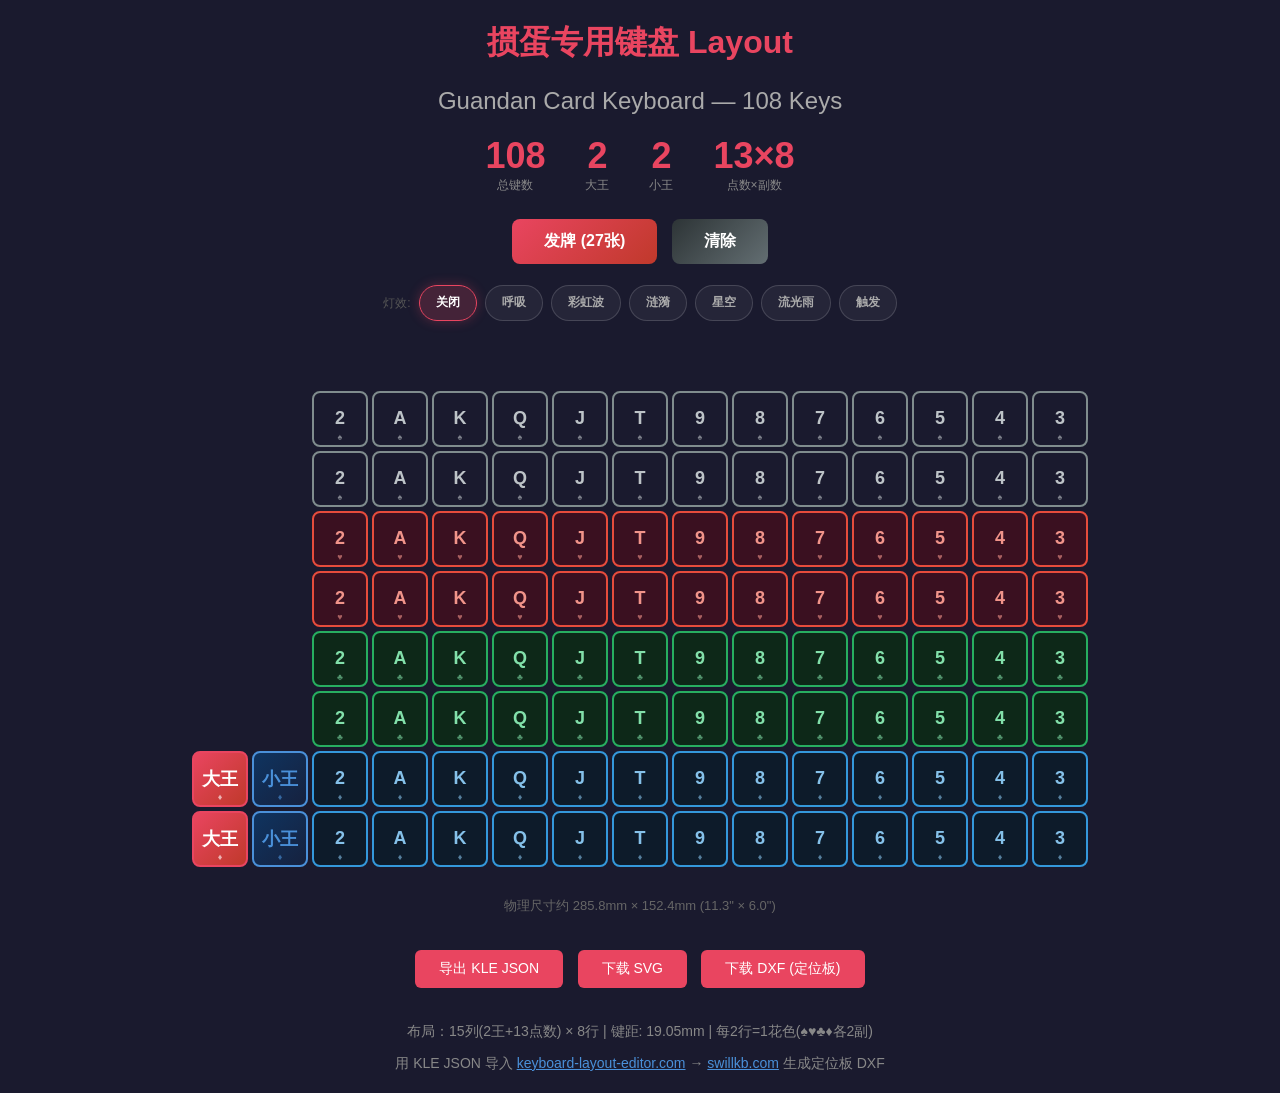
==== guandan_keyboard_layout.html @ 315b65a2 "feat: 掼蛋专用键盘Layout可视化工具 108键布局(大王/小王/2AKQJT987654​3 × 4花色×2副) - 发牌动画(800ms摸牌节奏) + 理牌压缩(亮牌下沉) - RGB灯效" ====
<!DOCTYPE html>
<html lang="zh">
<head>
<meta charset="UTF-8">
<title>掼蛋专用键盘 Layout</title>
<style>
  body { font-family: 'Segoe UI', Arial, sans-serif; background: #1a1a2e; color: #fff; margin: 20px; }
  h1 { text-align: center; color: #e94560; }
  h2 { text-align: center; color: #aaa; font-weight: normal; }
  .keyboard { display: flex; flex-direction: column; align-items: center; gap: 4px; margin: 30px auto; }
  .row { display: flex; gap: 4px; }
  .key {
    width: 56px; height: 56px;
    box-sizing: border-box;
    border: 2px solid;
    border-radius: 8px;
    display: flex; align-items: center; justify-content: center;
    font-size: 18px; font-weight: bold;
    cursor: pointer; user-select: none;
    transition: all 0.15s;
    position: relative;
  }
  .key:hover { box-shadow: 0 4px 12px rgba(0,0,0,0.4); filter: brightness(1.3); }
  .key .sub { position: absolute; bottom: 3px; font-size: 9px; opacity: 0.6; }

  /* Suit colors: 2 rows per suit */
  /* Spades ♠ - dark/silver */
  .suit-spade { background: #1a1a2e; border-color: #7f8c8d; color: #bdc3c7; }
  .suit-spade.big-joker { background: linear-gradient(135deg, #e94560, #c0392b); border-color: #e94560; color: #fff; }
  .suit-spade.small-joker { background: linear-gradient(135deg, #0f3460, #16213e); border-color: #4a90d9; color: #4a90d9; }

  /* Hearts ♥ - red */
  .suit-heart { background: #3a1020; border-color: #e74c3c; color: #f1948a; }
  .suit-heart.big-joker { background: linear-gradient(135deg, #e94560, #c0392b); border-color: #e94560; color: #fff; }
  .suit-heart.small-joker { background: linear-gradient(135deg, #0f3460, #16213e); border-color: #4a90d9; color: #4a90d9; }

  /* Clubs ♣ - green */
  .suit-club { background: #0d2818; border-color: #27ae60; color: #82e0aa; }
  .suit-club.big-joker { background: linear-gradient(135deg, #e94560, #c0392b); border-color: #e94560; color: #fff; }
  .suit-club.small-joker { background: linear-gradient(135deg, #0f3460, #16213e); border-color: #4a90d9; color: #4a90d9; }

  /* Diamonds ♦ - blue */
  .suit-diamond { background: #0d1b2a; border-color: #3498db; color: #85c1e9; }
  .suit-diamond.big-joker { background: linear-gradient(135deg, #e94560, #c0392b); border-color: #e94560; color: #fff; }
  .suit-diamond.small-joker { background: linear-gradient(135deg, #0f3460, #16213e); border-color: #4a90d9; color: #4a90d9; }

  .spacer { width: 56px; height: 56px; }

  .empty { width: 56px; height: 56px; box-sizing: border-box; border: 2px solid transparent; border-radius: 8px; }

  /* All keys start dark before dealing */
  .key.dark {
    opacity: 0.06;
    filter: grayscale(1) brightness(0.3);
  }

  /* Card landing — glow flash only, NO transform/scale/rotate */
  @keyframes cardLand {
    0%   { opacity: 0.3; box-shadow: 0 0 50px 20px currentColor; filter: brightness(2.5); }
    60%  { opacity: 1;   box-shadow: 0 0 24px 8px currentColor;  filter: brightness(1.8); }
    100% { opacity: 1;   box-shadow: 0 0 14px 3px currentColor;  filter: brightness(1.5) saturate(1.3); }
  }

  .key.dealing {
    animation: cardLand 0.4s ease-out forwards;
    z-index: 2;
  }

  /* Settled card — pure visual, zero transform */
  .key.lit {
    box-shadow: 0 0 14px 3px currentColor, inset 0 0 10px rgba(255,255,255,0.1);
    z-index: 2;
    filter: brightness(1.5) saturate(1.3);
    opacity: 1;
  }

  /* Undealt keys — visible grid */
  .key.dim {
    opacity: 0.25;
    filter: grayscale(0.6) brightness(0.5);
  }

  /* After sort compress */
  .key.sorted {
    box-shadow: 0 0 16px 4px currentColor, inset 0 0 12px rgba(255,255,255,0.15);
    filter: brightness(1.6) saturate(1.4);
  }

  /* Deal button */
  .deal-section { text-align: center; margin: 16px; }
  .deal-btn {
    background: linear-gradient(135deg, #e94560, #c0392b); color: #fff; border: none;
    padding: 12px 32px; border-radius: 8px; font-size: 16px; font-weight: bold;
    cursor: pointer; transition: all 0.2s; margin: 5px;
  }
  .deal-btn:hover { transform: scale(1.05); box-shadow: 0 4px 20px rgba(233,69,96,0.5); }
  .deal-btn.secondary { background: linear-gradient(135deg, #2d3436, #636e72); }
  .deal-btn.secondary:hover { box-shadow: 0 4px 20px rgba(99,110,114,0.5); }

  #hand-info {
    text-align: center; margin: 10px; color: #aaa; font-size: 14px;
    min-height: 24px;
  }

  .info { text-align: center; margin: 20px; color: #888; font-size: 14px; }
  .stats { display: flex; justify-content: center; gap: 40px; margin: 20px; }
  .stat { text-align: center; }
  .stat .num { font-size: 36px; color: #e94560; font-weight: bold; }
  .stat .label { font-size: 12px; color: #888; }

  .export-section { text-align: center; margin: 30px; }
  .export-section button {
    background: #e94560; color: #fff; border: none; padding: 10px 24px;
    border-radius: 6px; font-size: 14px; cursor: pointer; margin: 5px;
  }
  .export-section button:hover { background: #c0392b; }
  #kle-output {
    background: #16213e; color: #7fb3d8; padding: 16px; border-radius: 8px;
    font-family: monospace; font-size: 12px; white-space: pre-wrap;
    max-width: 1100px; margin: 16px auto; display: none; text-align: left;
    max-height: 400px; overflow-y: auto;
  }

  .dimensions {
    text-align: center; color: #666; font-size: 13px; margin-top: 10px;
  }

  /* === RGB Light Effects === */
  .rgb-bar {
    display: flex; justify-content: center; gap: 8px; margin: 16px;
    flex-wrap: wrap;
  }
  .rgb-btn {
    padding: 8px 16px; border-radius: 20px; border: 1.5px solid rgba(255,255,255,0.15);
    background: rgba(255,255,255,0.05); color: #aaa; font-size: 12px;
    cursor: pointer; transition: all 0.2s; font-weight: 600;
  }
  .rgb-btn:hover { border-color: rgba(255,255,255,0.4); color: #fff; }
  .rgb-btn.active { border-color: #e94560; color: #fff; background: rgba(233,69,96,0.2); box-shadow: 0 0 12px rgba(233,69,96,0.3); }

  /* Breathing — slow hue cycle on each key */
  @keyframes rgbBreathe {
    0%   { filter: brightness(0.6) saturate(0.8) hue-rotate(0deg); }
    25%  { filter: brightness(1.3) saturate(1.4) hue-rotate(60deg); }
    50%  { filter: brightness(1.6) saturate(1.6) hue-rotate(120deg); }
    75%  { filter: brightness(1.3) saturate(1.4) hue-rotate(240deg); }
    100% { filter: brightness(0.6) saturate(0.8) hue-rotate(360deg); }
  }
  .rgb-breathe .key {
    animation: rgbBreathe 4s ease-in-out infinite;
  }
  /* Stagger per key for wave feel */
  .rgb-breathe .key { animation-delay: calc(var(--ki) * 0.08s); }

  /* Rainbow Wave — horizontal sweep */
  @keyframes rgbWave {
    0%   { filter: brightness(1.2) hue-rotate(0deg); box-shadow: 0 0 8px 2px currentColor; }
    50%  { filter: brightness(1.8) hue-rotate(180deg); box-shadow: 0 0 16px 4px currentColor; }
    100% { filter: brightness(1.2) hue-rotate(360deg); box-shadow: 0 0 8px 2px currentColor; }
  }
  .rgb-wave .key {
    animation: rgbWave 3s ease-in-out infinite;
    animation-delay: calc(var(--ci) * 0.15s);
  }

  /* Ripple — radial pulse from center */
  @keyframes rgbRipple {
    0%   { filter: brightness(0.5); box-shadow: none; }
    50%  { filter: brightness(2) saturate(2) hue-rotate(var(--hue)); box-shadow: 0 0 20px 6px currentColor; }
    100% { filter: brightness(0.5); box-shadow: none; }
  }
  .rgb-ripple .key {
    animation: rgbRipple 2.5s ease-in-out infinite;
    animation-delay: calc(var(--dist) * 0.12s);
  }

  /* Starfield — random twinkle */
  @keyframes rgbStar {
    0%,100% { filter: brightness(0.4); opacity: 0.3; }
    50%     { filter: brightness(2) saturate(2) hue-rotate(var(--hue)); opacity: 1; box-shadow: 0 0 14px 4px currentColor; }
  }
  .rgb-star .key {
    animation: rgbStar 2s ease-in-out infinite;
    animation-delay: calc(var(--rand) * 3s);
  }

  /* Rain — top to bottom cascade */
  @keyframes rgbRain {
    0%   { filter: brightness(0.4); opacity: 0.2; }
    30%  { filter: brightness(1.8) saturate(1.5) hue-rotate(var(--hue)); opacity: 1; box-shadow: 0 0 12px 3px currentColor; }
    100% { filter: brightness(0.4); opacity: 0.2; }
  }
  .rgb-rain .key {
    animation: rgbRain 1.8s ease-out infinite;
    animation-delay: calc(var(--ri) * 0.2s + var(--ci) * 0.05s);
  }

  /* Reactive — only lit/sorted keys pulse */
  @keyframes rgbReact {
    0%,100% { filter: brightness(1.4) saturate(1.3); }
    50%     { filter: brightness(2) saturate(2) hue-rotate(30deg); box-shadow: 0 0 24px 8px currentColor; }
  }
  .rgb-reactive .key.lit,
  .rgb-reactive .key.sorted {
    animation: rgbReact 1.5s ease-in-out infinite;
    animation-delay: calc(var(--ci) * 0.1s);
  }
</style>
</head>
<body>

<h1>掼蛋专用键盘 Layout</h1>
<h2>Guandan Card Keyboard — 108 Keys</h2>

<div class="stats">
  <div class="stat"><div class="num">108</div><div class="label">总键数</div></div>
  <div class="stat"><div class="num">2</div><div class="label">大王</div></div>
  <div class="stat"><div class="num">2</div><div class="label">小王</div></div>
  <div class="stat"><div class="num">13×8</div><div class="label">点数×副数</div></div>
</div>

<div class="deal-section">
  <button class="deal-btn" onclick="dealHand()">发牌 (27张)</button>
  <button class="deal-btn secondary" onclick="clearHand()">清除</button>
</div>

<div class="rgb-bar" id="rgb-bar">
  <span style="color:#555;font-size:12px;line-height:36px;">灯效:</span>
  <button class="rgb-btn" onclick="setRGB('off')">关闭</button>
  <button class="rgb-btn" onclick="setRGB('breathe')">呼吸</button>
  <button class="rgb-btn" onclick="setRGB('wave')">彩虹波</button>
  <button class="rgb-btn" onclick="setRGB('ripple')">涟漪</button>
  <button class="rgb-btn" onclick="setRGB('star')">星空</button>
  <button class="rgb-btn" onclick="setRGB('rain')">流光雨</button>
  <button class="rgb-btn" onclick="setRGB('reactive')">触发</button>
</div>
<div id="hand-info"></div>

<div class="keyboard" id="keyboard"></div>

<div class="dimensions" id="dims"></div>

<div class="export-section">
  <button onclick="showKLE()">导出 KLE JSON</button>
  <button onclick="downloadSVG()">下载 SVG</button>
  <button onclick="downloadDXF()">下载 DXF (定位板)</button>
  <div id="kle-output"></div>
</div>

<div class="info">
  <p>布局：15列(2王+13点数) × 8行 | 键距: 19.05mm | 每2行=1花色(♠♥♣♦各2副)</p>
  <p>用 KLE JSON 导入 <a href="http://www.keyboard-layout-editor.com" style="color:#4a90d9">keyboard-layout-editor.com</a> →
  <a href="http://builder.swillkb.com" style="color:#4a90d9">swillkb.com</a> 生成定位板 DXF</p>
</div>

<script>
// Order: 大王 小王 2 A K Q J T 9 8 7 6 5 4 3
const RANKS = ['2','A','K','Q','J','T','9','8','7','6','5','4','3'];

// 4 suits × 2 rows each = 8 rows
const SUITS = [
  { name: '♠', cls: 'suit-spade',   label: '♠' },
  { name: '♥', cls: 'suit-heart',   label: '♥' },
  { name: '♣', cls: 'suit-club',    label: '♣' },
  { name: '♦', cls: 'suit-diamond', label: '♦' },
];

function buildKeyboard() {
  const kb = document.getElementById('keyboard');

  let rowIdx = 0;
  for (const suit of SUITS) {
    for (let dup = 0; dup < 2; dup++) {
      rowIdx++;
      const row = document.createElement('div');
      row.className = 'row';

      const r = rowIdx - 1; // 0-based row index
      // Joker columns: only last 2 rows (6,7) have jokers, others use empty placeholders
      if (r >= 6) {
        row.appendChild(makeKey('大王', `${suit.cls} big-joker`, suit.label, r, 0));
        row.appendChild(makeKey('小王', `${suit.cls} small-joker`, suit.label, r, 1));
      } else {
        row.appendChild(makeEmpty());
        row.appendChild(makeEmpty());
      }

      // 13 rank keys
      for (let ci = 0; ci < RANKS.length; ci++) {
        row.appendChild(makeKey(RANKS[ci], suit.cls, suit.label, r, ci + 2));
      }
      kb.appendChild(row);
    }
  }

  // Dimensions
  const TOTAL_COLS = 15;
  const mmW = (TOTAL_COLS * 19.05).toFixed(1);
  const mmH = (8 * 19.05).toFixed(1);
  document.getElementById('dims').textContent =
    `物理尺寸约 ${mmW}mm × ${mmH}mm (${(mmW/25.4).toFixed(1)}" × ${(mmH/25.4).toFixed(1)}")`;
}

let keyIndex = 0;
function makeKey(label, cls, sub, row, col) {
  const key = document.createElement('div');
  key.className = `key ${cls}`;
  key.dataset.idx = keyIndex++;
  key.dataset.card = label;
  key.dataset.suit = sub || '';
  key.dataset.row = row;
  key.dataset.col = col;
  key.textContent = label;
  if (sub) {
    const s = document.createElement('span');
    s.className = 'sub';
    s.textContent = sub;
    key.appendChild(s);
  }
  return key;
}

function makeSpacer() {
  const s = document.createElement('div');
  s.className = 'spacer';
  return s;
}

function makeEmpty() {
  const s = document.createElement('div');
  s.className = 'empty';
  return s;
}

// KLE JSON generation
function generateKLE() {
  const rows = [];
  rows.push({name: "掼蛋键盘 Guandan Keyboard", author: "CRAYXUS"});

  const suitColors = [
    { bg: "#1a1a2e", fg: "#bdc3c7" }, // spade
    { bg: "#3a1020", fg: "#f1948a" }, // heart
    { bg: "#0d2818", fg: "#82e0aa" }, // club
    { bg: "#0d1b2a", fg: "#85c1e9" }, // diamond
  ];

  let rowIdx = 0;
  for (let s = 0; s < 4; s++) {
    for (let dup = 0; dup < 2; dup++) {
      rowIdx++;
      const row = [];
      const sc = suitColors[s];

      // Joker keys (only last 2 rows: 7-8)
      if (rowIdx >= 7) {
        row.push({c: "#c0392b", t: "#ffffff"});
        row.push("大王");
        row.push({c: "#0f3460", t: "#4a90d9"});
        row.push("小王");
      } else {
        row.push({x: 2}); // skip 2 columns
      }

      // 13 rank keys
      row.push({c: sc.bg, t: sc.fg});
      for (const rank of RANKS) {
        row.push(rank);
      }
      rows.push(row);
    }
  }

  return JSON.stringify(rows, null, 2);
}

function showKLE() {
  const el = document.getElementById('kle-output');
  if (el.style.display === 'block') { el.style.display = 'none'; return; }
  el.textContent = generateKLE();
  el.style.display = 'block';
}

// SVG download
function downloadSVG() {
  const U = 60;
  const GAP = 4;
  const COLS = 15;
  const ROWS = 8;
  const W = COLS * U;
  const H = ROWS * U;

  const suitStyles = [
    { fill: '#1a1a2e', stroke: '#7f8c8d', text: '#bdc3c7', sym: '♠' },
    { fill: '#3a1020', stroke: '#e74c3c', text: '#f1948a', sym: '♥' },
    { fill: '#0d2818', stroke: '#27ae60', text: '#82e0aa', sym: '♣' },
    { fill: '#0d1b2a', stroke: '#3498db', text: '#85c1e9', sym: '♦' },
  ];

  let svg = `<?xml version="1.0" encoding="UTF-8"?>
<svg xmlns="http://www.w3.org/2000/svg" width="${W}" height="${H}" viewBox="0 0 ${W} ${H}">
<rect width="${W}" height="${H}" fill="#1a1a2e"/>
<style>
  .key-bg { rx: 4; ry: 4; stroke-width: 1.5; }
  .key-label { font-family: Arial, sans-serif; font-weight: bold; text-anchor: middle; dominant-baseline: central; }
  .key-sub { font-family: Arial, sans-serif; font-size: 8px; text-anchor: middle; opacity: 0.5; }
</style>
`;

  function addKey(x, y, label, fill, stroke, textColor, sub) {
    const kx = x * U + GAP/2, ky = y * U + GAP/2;
    const kw = U - GAP, kh = U - GAP;
    svg += `<rect class="key-bg" x="${kx}" y="${ky}" width="${kw}" height="${kh}" fill="${fill}" stroke="${stroke}"/>
<text class="key-label" x="${kx+kw/2}" y="${ky+kh/2}" fill="${textColor}" font-size="${label.length > 1 ? 14 : 20}">${label}</text>
<text class="key-sub" x="${kx+kw/2}" y="${ky+kh-8}" fill="${textColor}">${sub}</text>
`;
  }

  let rowIdx = 0;
  for (let s = 0; s < 4; s++) {
    const st = suitStyles[s];
    for (let dup = 0; dup < 2; dup++) {
      const y = rowIdx;
      // Jokers (only last 2 rows: 6,7)
      if (rowIdx >= 6) {
        addKey(0, y, '大王', '#c0392b', '#e94560', '#fff', st.sym);
        addKey(1, y, '小王', '#0f3460', '#4a90d9', '#4a90d9', st.sym);
      }
      // 13 rank keys starting at column 2
      for (let r = 0; r < RANKS.length; r++) {
        addKey(r + 2, y, RANKS[r], st.fill, st.stroke, st.text, st.sym);
      }
      rowIdx++;
    }
  }

  svg += '</svg>';
  const blob = new Blob([svg], {type: 'image/svg+xml'});
  const a = document.createElement('a');
  a.href = URL.createObjectURL(blob);
  a.download = 'guandan_keyboard.svg';
  a.click();
}

// DXF for plate cutouts (MX switch 14mm)
function downloadDXF() {
  const U = 19.05;
  const CUTOUT = 14;
  const COLS = 15;
  const ROWS = 8;

  let dxf = `0\nSECTION\n2\nENTITIES\n`;

  function addRect(cx, cy) {
    const x1 = cx - CUTOUT/2, y1 = cy - CUTOUT/2;
    const x2 = cx + CUTOUT/2, y2 = cy + CUTOUT/2;
    dxf += `0\nLINE\n8\n0\n10\n${x1}\n20\n${y1}\n11\n${x2}\n21\n${y1}\n`;
    dxf += `0\nLINE\n8\n0\n10\n${x2}\n20\n${y1}\n11\n${x2}\n21\n${y2}\n`;
    dxf += `0\nLINE\n8\n0\n10\n${x2}\n20\n${y2}\n11\n${x1}\n21\n${y2}\n`;
    dxf += `0\nLINE\n8\n0\n10\n${x1}\n20\n${y2}\n11\n${x1}\n21\n${y1}\n`;
  }

  // Joker columns (only last 2 rows: 6-7)
  for (let row = 6; row < 8; row++) {
    addRect(0.5 * U, (row + 0.5) * U);
    addRect(1.5 * U, (row + 0.5) * U);
  }

  // 13 rank columns for all 8 rows
  for (let row = 0; row < ROWS; row++) {
    for (let col = 2; col < COLS; col++) {
      addRect((col + 0.5) * U, (row + 0.5) * U);
    }
  }

  // Outer border
  const ow = COLS * U, oh = ROWS * U, pad = 5;
  dxf += `0\nLINE\n8\n1\n10\n${-pad}\n20\n${-pad}\n11\n${ow+pad}\n21\n${-pad}\n`;
  dxf += `0\nLINE\n8\n1\n10\n${ow+pad}\n20\n${-pad}\n11\n${ow+pad}\n21\n${oh+pad}\n`;
  dxf += `0\nLINE\n8\n1\n10\n${ow+pad}\n20\n${oh+pad}\n11\n${-pad}\n21\n${oh+pad}\n`;
  dxf += `0\nLINE\n8\n1\n10\n${-pad}\n20\n${oh+pad}\n11\n${-pad}\n21\n${-pad}\n`;
  dxf += `0\nENDSEC\n0\nEOF\n`;

  const blob = new Blob([dxf], {type: 'application/dxf'});
  const a = document.createElement('a');
  a.href = URL.createObjectURL(blob);
  a.download = 'guandan_plate.dxf';
  a.click();
}

buildKeyboard();

// === Deal Hand Feature ===
function buildDeck() {
  // 108 cards: 2大王 + 2小王 + 4suits × 2decks × 13ranks
  // Each card maps to a key index on the keyboard
  const allKeys = document.querySelectorAll('.key');
  const deck = [];
  allKeys.forEach(k => {
    deck.push({ idx: k.dataset.idx, card: k.dataset.card, suit: k.dataset.suit, el: k });
  });
  return deck;
}

function shuffle(arr) {
  for (let i = arr.length - 1; i > 0; i--) {
    const j = Math.floor(Math.random() * (i + 1));
    [arr[i], arr[j]] = [arr[j], arr[i]];
  }
  return arr;
}

const ROW_H = 60; // 56px key + 4px gap
let dealTimer = null;

function dealHand() {
  // Cancel any ongoing deal
  if (dealTimer) { clearTimeout(dealTimer); dealTimer = null; }

  const deck = buildDeck();
  const allKeys = document.querySelectorAll('.key');

  // Reset everything
  allKeys.forEach(k => {
    k.classList.remove('lit', 'dim', 'dark', 'dealing', 'landed', 'sorted');
    k.style.transition = 'none';
    k.style.transform = '';
    k.style.animation = '';
  });

  // Force reflow
  void document.body.offsetHeight;

  // Phase 0: All keys go dark — empty table
  allKeys.forEach(k => { k.classList.add('dark'); });

  // Shuffle full deck, take 27
  shuffle(deck);
  const hand = deck.slice(0, 27);
  const handSet = new Set(hand.map(c => c.idx));

  // Phase 1: Deal one by one in random order (like real dealing)
  // Keep the shuffled order — feels natural
  const DEAL_INTERVAL = 800; // ms between each card — 慢慢摸牌

  hand.forEach((c, i) => {
    dealTimer = setTimeout(() => {
      // Card lands with glow
      c.el.classList.remove('dark');
      c.el.style.animation = 'none'; // reset animation
      void c.el.offsetHeight; // force reflow
      c.el.classList.add('dealing');

      // After glow animation, settle to clean lit state
      setTimeout(() => {
        c.el.classList.remove('dealing');
        c.el.style.animation = '';
        c.el.classList.add('lit');
      }, 420);

      // Update counter live
      document.getElementById('hand-info').textContent =
        `发牌中... ${i + 1} / 27`;
    }, i * DEAL_INTERVAL);
  });

  // Phase 2: After all cards dealt, show summary, pause, then compress
  const allDealtTime = hand.length * DEAL_INTERVAL + 500;

  dealTimer = setTimeout(() => {
    // Show hand summary
    const counts = {};
    hand.forEach(c => { counts[c.card] = (counts[c.card] || 0) + 1; });
    const order = ['大王','小王','2','A','K','Q','J','T','9','8','7','6','5','4','3'];
    const summary = order
      .filter(r => counts[r])
      .map(r => `${r}×${counts[r]}`)
      .join('  ');
    document.getElementById('hand-info').textContent = `手牌 (27张): ${summary}`;

    // Dim undealt keys
    allKeys.forEach(k => {
      if (k.classList.contains('dark')) {
        k.classList.remove('dark');
        k.style.transition = 'all 0.5s';
        k.classList.add('dim');
      }
    });

    // Phase 3: Clean all animation state, then compress after 1.5s
    allKeys.forEach(k => {
      k.style.animation = '';
    });

    dealTimer = setTimeout(() => {
      document.getElementById('hand-info').textContent += '  ✦ 理牌中...';
      sortAnimation(handSet, () => {
        document.getElementById('hand-info').textContent = `手牌 (27张): ${summary}  ✦ 理牌完成`;
      });
    }, 1500);
  }, allDealtTime);
}

function sortAnimation(handSet, onDone) {
  const allKeys = document.querySelectorAll('.key');

  // Group keys by column
  const columns = {};
  allKeys.forEach(k => {
    const col = parseInt(k.dataset.col);
    const row = parseInt(k.dataset.row);
    if (!columns[col]) columns[col] = [];
    columns[col].push({ el: k, row, isLit: handSet.has(k.dataset.idx) });
  });

  let colDelay = 0;
  let maxDelay = 0;
  const colOrder = Object.keys(columns).map(Number).sort((a, b) => a - b);

  for (const col of colOrder) {
    const keys = columns[col].sort((a, b) => a.row - b.row);
    const litInCol = keys.filter(k => k.isLit);
    const dimInCol = keys.filter(k => !k.isLit);

    if (litInCol.length === 0 || litInCol.length === keys.length) continue;

    const totalKeys = keys.length;
    const delay = colDelay * 60; // fast cascade
    maxDelay = Math.max(maxDelay, delay);

    // Dim keys float to top (rows 0, 1, ...)
    dimInCol.forEach((k, i) => {
      const shift = (i - k.row) * ROW_H;
      setTimeout(() => {
        k.el.style.transition = 'transform 0.45s cubic-bezier(0.22, 1, 0.36, 1)';
        k.el.style.transform = `translateY(${shift}px)`;
      }, delay);
    });

    // Lit keys fall to bottom (rows dimCount, dimCount+1, ...)
    litInCol.forEach((k, i) => {
      const targetRow = dimInCol.length + i;
      const shift = (targetRow - k.row) * ROW_H;
      setTimeout(() => {
        k.el.style.transition = 'transform 0.45s cubic-bezier(0.22, 1, 0.36, 1)';
        k.el.style.transform = `translateY(${shift}px)`;
        k.el.classList.add('sorted');
        k.el.classList.remove('lit');
      }, delay);
    });

    colDelay++;
  }

  if (onDone) {
    setTimeout(onDone, maxDelay + 500);
  }
}

function clearHand() {
  if (dealTimer) { clearTimeout(dealTimer); dealTimer = null; }

  const allKeys = document.querySelectorAll('.key');
  // Animate everything back
  allKeys.forEach(k => {
    k.style.transition = 'all 0.5s cubic-bezier(0.22, 1, 0.36, 1)';
    k.style.transform = '';
  });
  setTimeout(() => {
    allKeys.forEach(k => {
      k.classList.remove('lit', 'dim', 'dark', 'dealing', 'sorted');
      k.style.transition = 'all 0.15s';
      k.style.animation = '';
      k.style.transform = '';
    });
  }, 550);
  document.getElementById('hand-info').textContent = '';
}

// ===== RGB Light Effects =====
const RGB_MODES = ['off','breathe','wave','ripple','star','rain','reactive'];
let currentRGB = 'off';

function setRGB(mode) {
  const kb = document.getElementById('keyboard');
  // Remove all rgb classes
  RGB_MODES.forEach(m => kb.classList.remove(`rgb-${m}`));
  // Update button states
  document.querySelectorAll('.rgb-btn').forEach(b => b.classList.remove('active'));

  currentRGB = mode;
  if (mode !== 'off') {
    // Set CSS custom properties on each key for animation delays
    _setKeyVars();
    kb.classList.add(`rgb-${mode}`);
  }

  // Highlight active button
  const btns = document.querySelectorAll('.rgb-btn');
  const idx = RGB_MODES.indexOf(mode);
  if (idx >= 0 && btns[idx]) btns[idx].classList.add('active');

  SFX.play('click');
}

function _setKeyVars() {
  const keys = document.querySelectorAll('.key');
  const cols = 15, rows = 8;
  const cx = 7, cy = 3.5; // center of grid
  let ki = 0;
  keys.forEach(k => {
    const col = parseInt(k.dataset.col) || 0;
    const row = parseInt(k.dataset.row) || 0;
    // --ki: key index (for breathe stagger)
    k.style.setProperty('--ki', ki++);
    // --ci: column index (for wave)
    k.style.setProperty('--ci', col);
    // --ri: row index (for rain)
    k.style.setProperty('--ri', row);
    // --dist: distance from center (for ripple)
    const dist = Math.sqrt((col - cx) ** 2 + (row - cy) ** 2);
    k.style.setProperty('--dist', dist.toFixed(2));
    // --rand: random 0-1 (for starfield)
    k.style.setProperty('--rand', Math.random().toFixed(3));
    // --hue: position-based hue
    k.style.setProperty('--hue', `${(col * 24 + row * 45) % 360}deg`);
  });
}

// ===== Sound Effects (Web Audio API) =====
const SFX = {
  ctx: null,
  _init() {
    if (!this.ctx) this.ctx = new (window.AudioContext || window.webkitAudioContext)();
    return this.ctx;
  },
  play(type) {
    try {
      const ctx = this._init();
      const osc = ctx.createOscillator();
      const gain = ctx.createGain();
      osc.connect(gain);
      gain.connect(ctx.destination);
      const t = ctx.currentTime;

      switch(type) {
        case 'deal': // card slap — short noise burst
          osc.type = 'square';
          osc.frequency.setValueAtTime(200, t);
          osc.frequency.exponentialRampToValueAtTime(80, t + 0.06);
          gain.gain.setValueAtTime(0.15, t);
          gain.gain.exponentialRampToValueAtTime(0.001, t + 0.08);
          osc.start(t);
          osc.stop(t + 0.08);
          break;

        case 'sort': // whoosh sweep
          osc.type = 'sawtooth';
          osc.frequency.setValueAtTime(800, t);
          osc.frequency.exponentialRampToValueAtTime(200, t + 0.3);
          gain.gain.setValueAtTime(0.08, t);
          gain.gain.exponentialRampToValueAtTime(0.001, t + 0.35);
          osc.start(t);
          osc.stop(t + 0.35);
          break;

        case 'sortDone': // completion chime — two-tone
          osc.type = 'sine';
          osc.frequency.setValueAtTime(523, t); // C5
          osc.frequency.setValueAtTime(659, t + 0.12); // E5
          gain.gain.setValueAtTime(0.12, t);
          gain.gain.exponentialRampToValueAtTime(0.001, t + 0.3);
          osc.start(t);
          osc.stop(t + 0.3);
          break;

        case 'click': // UI click
          osc.type = 'sine';
          osc.frequency.setValueAtTime(1200, t);
          osc.frequency.exponentialRampToValueAtTime(800, t + 0.03);
          gain.gain.setValueAtTime(0.06, t);
          gain.gain.exponentialRampToValueAtTime(0.001, t + 0.05);
          osc.start(t);
          osc.stop(t + 0.05);
          break;

        case 'clear': // reset sweep down
          osc.type = 'triangle';
          osc.frequency.setValueAtTime(600, t);
          osc.frequency.exponentialRampToValueAtTime(100, t + 0.25);
          gain.gain.setValueAtTime(0.08, t);
          gain.gain.exponentialRampToValueAtTime(0.001, t + 0.3);
          osc.start(t);
          osc.stop(t + 0.3);
          break;
      }
    } catch(e) {}
  }
};

// Patch dealHand to add sound
const _origDealHand = dealHand;
dealHand = function() {
  _origDealHand();
  // Sound is played inside deal loop, patch the timer callbacks
};

// Add sounds to deal/sort/clear - rewrite dealHand with SFX
(function(){
  const origDeal = window.dealHand;
  // We'll hook into the existing functions by wrapping setTimeout calls
  // Actually, let's just add sounds at key points by patching

  // Override dealHand to add deal sounds
  const _baseDealHand = function() {
    if (dealTimer) { clearTimeout(dealTimer); dealTimer = null; }
    const deck = buildDeck();
    const allKeys = document.querySelectorAll('.key');
    allKeys.forEach(k => {
      k.classList.remove('lit', 'dim', 'dark', 'dealing', 'sorted');
      k.style.transition = 'none';
      k.style.transform = '';
      k.style.animation = '';
    });
    void document.body.offsetHeight;
    allKeys.forEach(k => { k.classList.add('dark'); });

    shuffle(deck);
    const hand = deck.slice(0, 27);
    const handSet = new Set(hand.map(c => c.idx));
    const DEAL_INTERVAL = 800;

    hand.forEach((c, i) => {
      dealTimer = setTimeout(() => {
        c.el.classList.remove('dark');
        c.el.style.animation = 'none';
        void c.el.offsetHeight;
        c.el.classList.add('dealing');
        SFX.play('deal'); // card slap sound
        setTimeout(() => {
          c.el.classList.remove('dealing');
          c.el.style.animation = '';
          c.el.classList.add('lit');
        }, 420);
        document.getElementById('hand-info').textContent = `发牌中... ${i + 1} / 27`;
      }, i * DEAL_INTERVAL);
    });

    const allDealtTime = hand.length * DEAL_INTERVAL + 500;
    dealTimer = setTimeout(() => {
      const counts = {};
      hand.forEach(c => { counts[c.card] = (counts[c.card] || 0) + 1; });
      const order = ['大王','小王','2','A','K','Q','J','T','9','8','7','6','5','4','3'];
      const summary = order.filter(r => counts[r]).map(r => `${r}×${counts[r]}`).join('  ');
      document.getElementById('hand-info').textContent = `手牌 (27张): ${summary}`;
      allKeys.forEach(k => {
        if (k.classList.contains('dark')) {
          k.classList.remove('dark');
          k.style.transition = 'all 0.5s';
          k.classList.add('dim');
        }
      });
      allKeys.forEach(k => { k.style.animation = ''; });
      dealTimer = setTimeout(() => {
        document.getElementById('hand-info').textContent += '  ✦ 理牌中...';
        SFX.play('sort'); // whoosh
        sortAnimation(handSet, () => {
          document.getElementById('hand-info').textContent = `手牌 (27张): ${summary}  ✦ 理牌完成`;
          SFX.play('sortDone'); // chime
        });
      }, 1500);
    }, allDealtTime);
  };

  window.dealHand = _baseDealHand;

  // Patch clearHand
  const _origClear = window.clearHand;
  window.clearHand = function() {
    SFX.play('clear');
    _origClear();
  };
})();

// Init button state
setRGB('off');
</script>
</body>
</html>
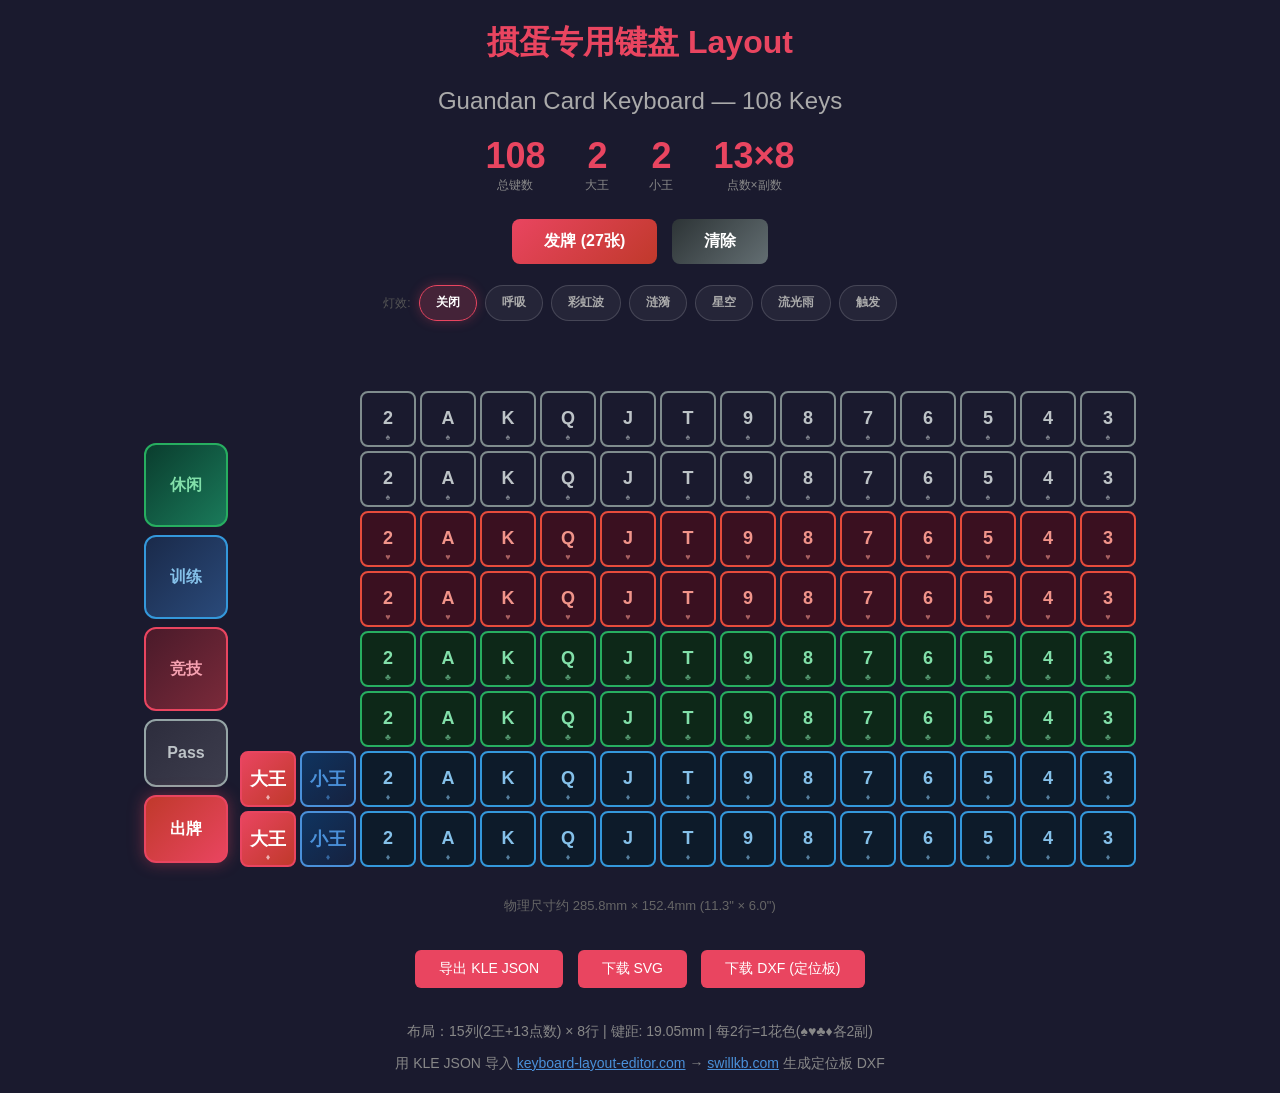
==== commit 282aa6dd: "Add side panel with game mode + action buttons Left panel: 休闲, 训练, 竞技, Pass, 出牌 Each button color-co" ====
--- a/guandan_keyboard_layout.html
+++ b/guandan_keyboard_layout.html
@@ -7,7 +7,29 @@
   body { font-family: 'Segoe UI', Arial, sans-serif; background: #1a1a2e; color: #fff; margin: 20px; }
   h1 { text-align: center; color: #e94560; }
   h2 { text-align: center; color: #aaa; font-weight: normal; }
-  .keyboard { display: flex; flex-direction: column; align-items: center; gap: 4px; margin: 30px auto; }
+  .kb-container { display: flex; justify-content: center; gap: 12px; margin: 30px auto; align-items: stretch; }
+  .keyboard { display: flex; flex-direction: column; align-items: center; gap: 4px; }
+  .side-panel {
+    display: flex; flex-direction: column; gap: 8px; justify-content: flex-end;
+    padding: 4px 0;
+  }
+  .side-btn {
+    width: 80px; min-height: 80px;
+    border-radius: 12px; border: 2px solid;
+    font-size: 16px; font-weight: 900;
+    cursor: pointer; user-select: none;
+    display: flex; align-items: center; justify-content: center;
+    transition: all 0.2s; text-align: center;
+    font-family: 'Segoe UI', Arial, sans-serif;
+    line-height: 1.2;
+  }
+  .side-btn:hover { filter: brightness(1.3); transform: scale(1.03); }
+  .side-btn:active { transform: scale(0.97); }
+  .side-btn.btn-casual { background: linear-gradient(135deg, #0a3d2e, #1a7a5a); border-color: #27ae60; color: #82e0aa; }
+  .side-btn.btn-train  { background: linear-gradient(135deg, #1a2a4a, #2a4a7a); border-color: #3498db; color: #85c1e9; }
+  .side-btn.btn-arena  { background: linear-gradient(135deg, #4a1a2a, #7a2a3a); border-color: #e94560; color: #f5a0b0; }
+  .side-btn.btn-pass   { background: linear-gradient(135deg, #2d2d3d, #3d3d4d); border-color: #95a5a6; color: #bdc3c7; min-height: 64px; }
+  .side-btn.btn-play   { background: linear-gradient(135deg, #c0392b, #e94560); border-color: #e94560; color: #fff; min-height: 64px; box-shadow: 0 0 16px rgba(233,69,96,0.4); }
   .row { display: flex; gap: 4px; }
   .key {
     width: 56px; height: 56px;
@@ -236,7 +258,16 @@
 </div>
 <div id="hand-info"></div>
 
-<div class="keyboard" id="keyboard"></div>
+<div class="kb-container">
+  <div class="side-panel">
+    <div class="side-btn btn-casual">休闲</div>
+    <div class="side-btn btn-train">训练</div>
+    <div class="side-btn btn-arena">竞技</div>
+    <div class="side-btn btn-pass">Pass</div>
+    <div class="side-btn btn-play">出牌</div>
+  </div>
+  <div class="keyboard" id="keyboard"></div>
+</div>
 
 <div class="dimensions" id="dims"></div>
 
@@ -623,22 +654,23 @@
 
     if (litInCol.length === 0 || litInCol.length === keys.length) continue;
 
-    const totalKeys = keys.length;
-    const delay = colDelay * 60; // fast cascade
+    // Collect actual row positions in this column (e.g. jokers only have [6,7])
+    const slots = keys.map(k => k.row).sort((a, b) => a - b);
+    const delay = colDelay * 60;
     maxDelay = Math.max(maxDelay, delay);
 
-    // Dim keys float to top (rows 0, 1, ...)
+    // Dim keys float to top slots
     dimInCol.forEach((k, i) => {
-      const shift = (i - k.row) * ROW_H;
+      const shift = (slots[i] - k.row) * ROW_H;
       setTimeout(() => {
         k.el.style.transition = 'transform 0.45s cubic-bezier(0.22, 1, 0.36, 1)';
         k.el.style.transform = `translateY(${shift}px)`;
       }, delay);
     });
 
-    // Lit keys fall to bottom (rows dimCount, dimCount+1, ...)
+    // Lit keys fall to bottom slots
     litInCol.forEach((k, i) => {
-      const targetRow = dimInCol.length + i;
+      const targetRow = slots[dimInCol.length + i];
       const shift = (targetRow - k.row) * ROW_H;
       setTimeout(() => {
         k.el.style.transition = 'transform 0.45s cubic-bezier(0.22, 1, 0.36, 1)';
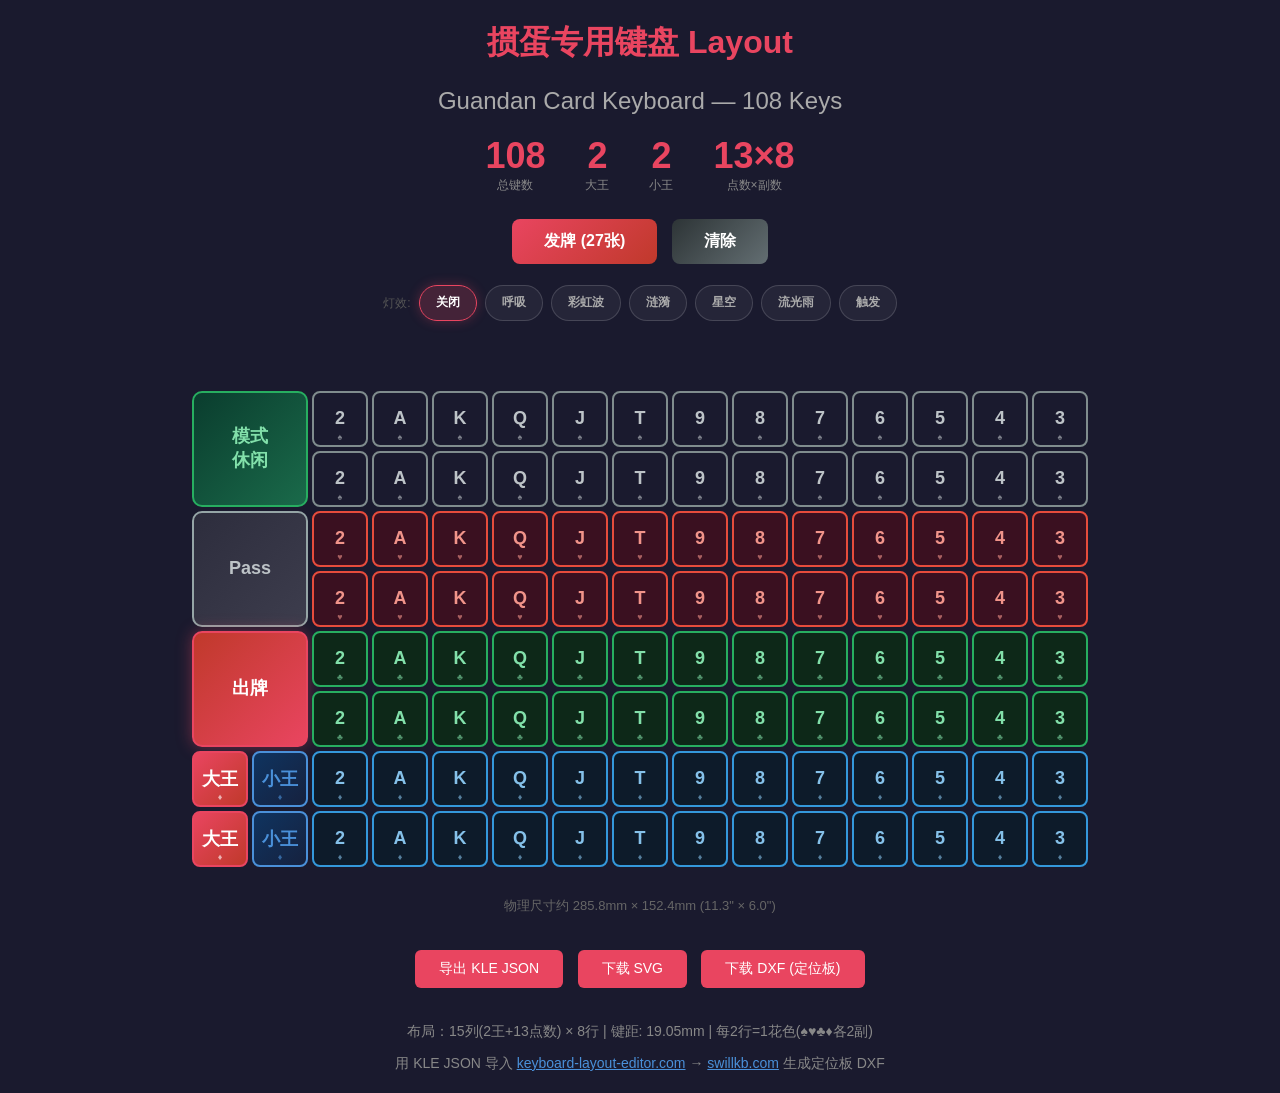
==== commit fbb09fa6: "Integrate mode/pass/play buttons into keyboard grid - Mode button (2x2, rows 0-1): cycles 休闲→训练→竞技 o" ====
--- a/guandan_keyboard_layout.html
+++ b/guandan_keyboard_layout.html
@@ -7,30 +7,46 @@
   body { font-family: 'Segoe UI', Arial, sans-serif; background: #1a1a2e; color: #fff; margin: 20px; }
   h1 { text-align: center; color: #e94560; }
   h2 { text-align: center; color: #aaa; font-weight: normal; }
-  .kb-container { display: flex; justify-content: center; gap: 12px; margin: 30px auto; align-items: stretch; }
-  .keyboard { display: flex; flex-direction: column; align-items: center; gap: 4px; }
-  .side-panel {
-    display: flex; flex-direction: column; gap: 8px; justify-content: flex-end;
-    padding: 4px 0;
-  }
-  .side-btn {
-    width: 80px; min-height: 80px;
-    border-radius: 12px; border: 2px solid;
-    font-size: 16px; font-weight: 900;
+  .keyboard {
+    display: grid;
+    grid-template-columns: repeat(15, 56px);
+    grid-template-rows: repeat(8, 56px);
+    gap: 4px;
+    margin: 30px auto;
+    width: fit-content;
+  }
+  /* Integrated action buttons in joker empty area */
+  .kb-action {
+    border-radius: 10px; border: 2px solid;
+    font-size: 15px; font-weight: 900;
     cursor: pointer; user-select: none;
     display: flex; align-items: center; justify-content: center;
     transition: all 0.2s; text-align: center;
     font-family: 'Segoe UI', Arial, sans-serif;
-    line-height: 1.2;
-  }
-  .side-btn:hover { filter: brightness(1.3); transform: scale(1.03); }
-  .side-btn:active { transform: scale(0.97); }
-  .side-btn.btn-casual { background: linear-gradient(135deg, #0a3d2e, #1a7a5a); border-color: #27ae60; color: #82e0aa; }
-  .side-btn.btn-train  { background: linear-gradient(135deg, #1a2a4a, #2a4a7a); border-color: #3498db; color: #85c1e9; }
-  .side-btn.btn-arena  { background: linear-gradient(135deg, #4a1a2a, #7a2a3a); border-color: #e94560; color: #f5a0b0; }
-  .side-btn.btn-pass   { background: linear-gradient(135deg, #2d2d3d, #3d3d4d); border-color: #95a5a6; color: #bdc3c7; min-height: 64px; }
-  .side-btn.btn-play   { background: linear-gradient(135deg, #c0392b, #e94560); border-color: #e94560; color: #fff; min-height: 64px; box-shadow: 0 0 16px rgba(233,69,96,0.4); }
-  .row { display: flex; gap: 4px; }
+    line-height: 1.3; box-sizing: border-box;
+  }
+  .kb-action:hover { filter: brightness(1.3); }
+  .kb-action:active { filter: brightness(0.9); }
+  .kb-action.btn-mode {
+    grid-column: 1 / 3; grid-row: 1 / 3;
+    background: linear-gradient(135deg, #0a3d2e, #1a6a4a);
+    border-color: #27ae60; color: #82e0aa;
+    font-size: 18px;
+  }
+  .kb-action.btn-pass {
+    grid-column: 1 / 3; grid-row: 3 / 5;
+    background: linear-gradient(135deg, #2d2d3d, #3d3d4d);
+    border-color: #95a5a6; color: #bdc3c7;
+    font-size: 18px;
+  }
+  .kb-action.btn-play {
+    grid-column: 1 / 3; grid-row: 5 / 7;
+    background: linear-gradient(135deg, #c0392b, #e94560);
+    border-color: #e94560; color: #fff;
+    box-shadow: 0 0 16px rgba(233,69,96,0.4);
+    font-size: 18px;
+  }
+  /* .row no longer used — keyboard is CSS Grid */
   .key {
     width: 56px; height: 56px;
     box-sizing: border-box;
@@ -258,16 +274,7 @@
 </div>
 <div id="hand-info"></div>
 
-<div class="kb-container">
-  <div class="side-panel">
-    <div class="side-btn btn-casual">休闲</div>
-    <div class="side-btn btn-train">训练</div>
-    <div class="side-btn btn-arena">竞技</div>
-    <div class="side-btn btn-pass">Pass</div>
-    <div class="side-btn btn-play">出牌</div>
-  </div>
-  <div class="keyboard" id="keyboard"></div>
-</div>
+<div class="keyboard" id="keyboard"></div>
 
 <div class="dimensions" id="dims"></div>
 
@@ -296,31 +303,61 @@
   { name: '♦', cls: 'suit-diamond', label: '♦' },
 ];
 
+const MODES = ['休闲','训练','竞技'];
+let currentMode = 0;
+
 function buildKeyboard() {
   const kb = document.getElementById('keyboard');
 
+  // Action buttons in joker empty area (cols 0-1, rows 0-5)
+  const modeBtn = document.createElement('div');
+  modeBtn.className = 'kb-action btn-mode';
+  modeBtn.id = 'mode-btn';
+  modeBtn.textContent = '模式\n' + MODES[currentMode];
+  modeBtn.style.whiteSpace = 'pre-line';
+  modeBtn.onclick = () => {
+    currentMode = (currentMode + 1) % MODES.length;
+    modeBtn.textContent = '模式\n' + MODES[currentMode];
+    SFX.play('click');
+  };
+  kb.appendChild(modeBtn);
+
+  const passBtn = document.createElement('div');
+  passBtn.className = 'kb-action btn-pass';
+  passBtn.textContent = 'Pass';
+  passBtn.onclick = () => SFX.play('click');
+  kb.appendChild(passBtn);
+
+  const playBtn = document.createElement('div');
+  playBtn.className = 'kb-action btn-play';
+  playBtn.textContent = '出牌';
+  playBtn.onclick = () => SFX.play('deal');
+  kb.appendChild(playBtn);
+
+  // Build card keys with explicit grid positions
   let rowIdx = 0;
   for (const suit of SUITS) {
     for (let dup = 0; dup < 2; dup++) {
+      const r = rowIdx;
+
+      // Joker keys at rows 6-7 only (row 7 = last row, used by 出牌 area? No, jokers at row index 6-7 = grid-row 7-8)
+      if (r >= 6) {
+        const bk = makeKey('大王', `${suit.cls} big-joker`, suit.label, r, 0);
+        bk.style.gridColumn = '1'; bk.style.gridRow = String(r + 1);
+        kb.appendChild(bk);
+        const sk = makeKey('小王', `${suit.cls} small-joker`, suit.label, r, 1);
+        sk.style.gridColumn = '2'; sk.style.gridRow = String(r + 1);
+        kb.appendChild(sk);
+      }
+
+      // 13 rank keys (cols 2-14 → grid-column 3-15)
+      for (let ci = 0; ci < RANKS.length; ci++) {
+        const k = makeKey(RANKS[ci], suit.cls, suit.label, r, ci + 2);
+        k.style.gridColumn = String(ci + 3);
+        k.style.gridRow = String(r + 1);
+        kb.appendChild(k);
+      }
       rowIdx++;
-      const row = document.createElement('div');
-      row.className = 'row';
-
-      const r = rowIdx - 1; // 0-based row index
-      // Joker columns: only last 2 rows (6,7) have jokers, others use empty placeholders
-      if (r >= 6) {
-        row.appendChild(makeKey('大王', `${suit.cls} big-joker`, suit.label, r, 0));
-        row.appendChild(makeKey('小王', `${suit.cls} small-joker`, suit.label, r, 1));
-      } else {
-        row.appendChild(makeEmpty());
-        row.appendChild(makeEmpty());
-      }
-
-      // 13 rank keys
-      for (let ci = 0; ci < RANKS.length; ci++) {
-        row.appendChild(makeKey(RANKS[ci], suit.cls, suit.label, r, ci + 2));
-      }
-      kb.appendChild(row);
     }
   }
 
